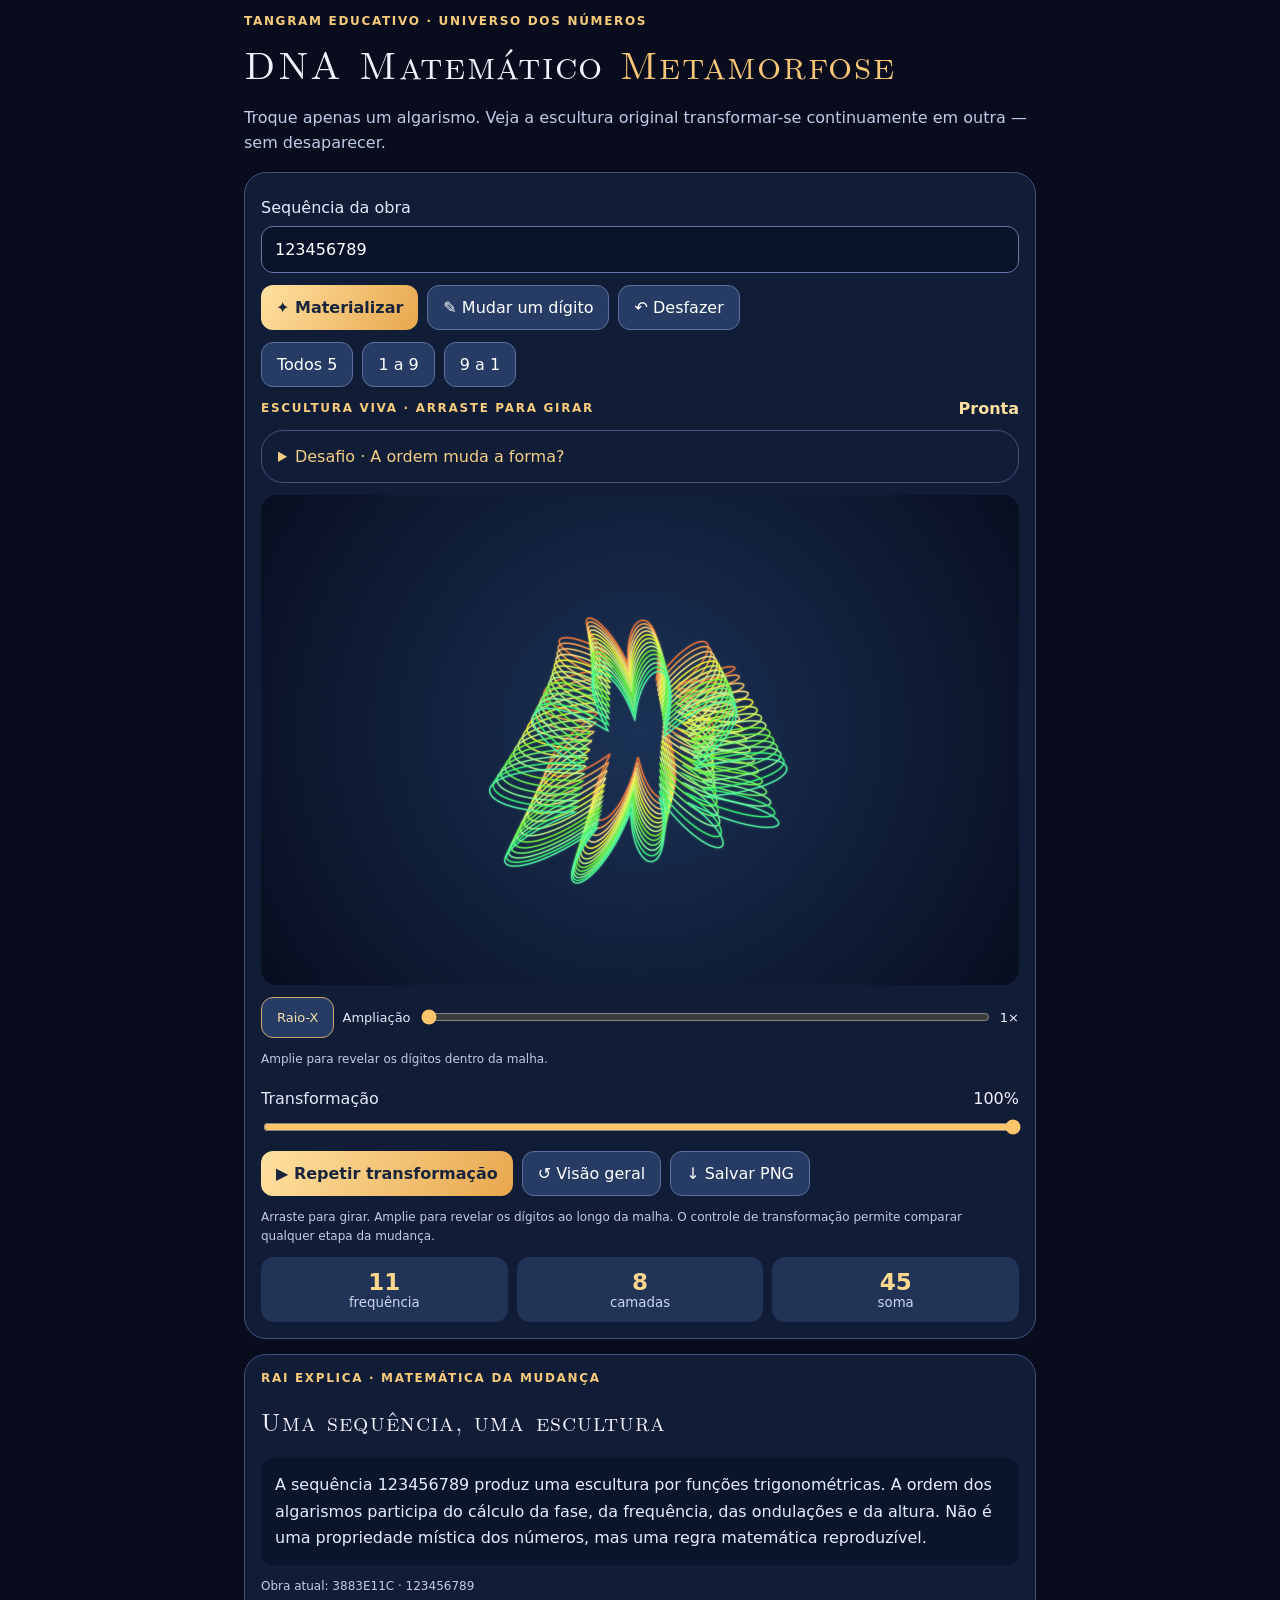
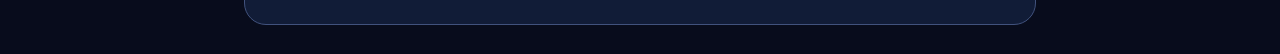
==== dna.html @ 25bbda4e "Publica Universo dos Números como PWA" ====
<!doctype html><html lang="pt-BR"><head><meta charset="utf-8"><meta name="viewport" content="width=device-width,initial-scale=1"><title>DNA Matemático — Metamorfose V8</title><style>*{box-sizing:border-box}body{margin:0;background:#080c1c;color:#f5f2ff;font:16px system-ui}main{max-width:820px;margin:auto;padding:14px}.tag{color:#f7cb7c;font-size:12px;letter-spacing:.14em;font-weight:800}h1{font-size:clamp(26px,6vw,38px);margin:9px 0}p{color:#bfcce9;line-height:1.55}.panel{background:#111c37;border:1px solid #41527d;border-radius:22px;padding:16px;margin:15px 0}label{display:block;margin:9px 0;color:#e5eafa}input[type=text]{width:100%;background:#081228;color:#fff;border:1px solid #6478a5;border-radius:12px;padding:13px;font:inherit}button{font:inherit;padding:12px 15px;border:1px solid #5b729e;border-radius:12px;background:#263c65;color:white;cursor:pointer}button:disabled{opacity:.45}.primary{background:linear-gradient(120deg,#ffe1a1,#e8a74d);color:#18243b;font-weight:800;border:0}.row{display:flex;flex-wrap:wrap;gap:9px;margin:12px 0}canvas{display:block;width:100%;height:min(72vw,490px);min-height:320px;border-radius:16px;touch-action:none;background:#081024}.stat{display:grid;grid-template-columns:repeat(3,1fr);gap:9px}.stat div{background:#213357;padding:12px 5px;text-align:center;border-radius:13px}.stat b{font-size:23px;color:#ffd88e}.stat small{display:block;color:#cbd7ef}.hint{font-size:13px}.line{display:flex;justify-content:space-between;gap:10px;align-items:center}input[type=range]{width:100%;accent-color:#ffc56d}.explain{background:#0a142b;padding:14px;border-radius:12px;line-height:1.65;color:#e5ecff}#status{color:#ffe0a0;font-weight:700}@media(max-width:550px){main{padding:9px}.panel{padding:13px}button{padding:11px}}.inspection{align-items:center;gap:8px;font-size:13px}.inspection select{color:#f4e8c9;background:#101b31;border:1px solid #526488;border-radius:8px;padding:7px}.inspection input{width:90px;flex:1;min-width:65px}.hint{font-size:12px}#xray[aria-pressed="true"]{border-color:#c9a86a;color:#f5dfaa}.challenge{margin:12px 0}.challenge summary{cursor:pointer;color:#f3ce84}.challenge fieldset{border:1px solid #344568;border-radius:8px;margin:10px 0}.challenge label{display:inline-block;margin-right:12px}.challenge p{font-size:13px}.challenge [hidden]{display:none}</style><link rel="stylesheet" href="titulos.css"></head><body><main><div class="tag">TANGRAM EDUCATIVO · UNIVERSO DOS NÚMEROS</div><h1>DNA Matemático <span style="color:#f7c677">Metamorfose</span></h1><p>Troque apenas um algarismo. Veja a escultura original transformar-se continuamente em outra — sem desaparecer.</p><section class="panel"><label for="seed">Sequência da obra</label><input id="seed" type="text" inputmode="numeric" value="123456789"><div class="row"><button class="primary" id="create">✦ Materializar</button><button id="change">✎ Mudar um dígito</button><button id="reverse">↶ Desfazer</button></div><div class="row"><button data-seed="55555555555555">Todos 5</button><button data-seed="123456789">1 a 9</button><button data-seed="987654321">9 a 1</button></div><div class="line"><span class="tag">ESCULTURA VIVA · ARRASTE PARA GIRAR</span><span id="status">Pronta</span></div><details class="panel challenge">
<summary>Desafio · A ordem muda a forma?</summary>
<p>Compare <b>314159265</b> e <b>562951413</b>. Os algarismos são os mesmos, em ordem inversa.</p>
<fieldset><legend>Qual é a sua previsão para a escultura?</legend>
<label><input type="radio" name="prediction" value="same"> Fica igual</label>
<label><input type="radio" name="prediction" value="different"> Muda</label>
</fieldset>
<div class="row"><button id="challenge-run" type="button" disabled>Testar previsão</button><button id="challenge-before" type="button" hidden>Ver original</button><button id="challenge-after" type="button" hidden>Ver invertida</button></div>
<p id="challenge-result" role="status"></p>
</details>
<canvas id="scene" aria-label="Escultura matemática interativa"></canvas>
<div class="row inspection"><button id="xray" type="button" aria-pressed="true">Raio-X</button><label for="zoom">Ampliação</label><input id="zoom" type="range" min="1" max="7" step=".25" value="1"><output id="zoomValue">1×</output></div><p id="inspectionDetail" class="hint" aria-live="polite"></p><div class="line"><label for="morph">Transformação</label><output id="percent">100%</output></div><input type="range" id="morph" min="0" max="100" value="100"><div class="row"><button id="play" class="primary">▶ Repetir transformação</button><button id="reset">↺ Visão geral</button><button id="png">↓ Salvar PNG</button></div><p class="hint">Arraste para girar. Amplie para revelar os dígitos ao longo da malha. O controle de transformação permite comparar qualquer etapa da mudança.</p><div class="stat"><div><b id="lobes">—</b><small>frequência</small></div><div><b id="layers">—</b><small>camadas</small></div><div><b id="sum">—</b><small>soma</small></div></div></section><section class="panel"><div class="tag">RAI EXPLICA · MATEMÁTICA DA MUDANÇA</div><h2 id="heading">A forma tem uma regra</h2><div class="explain" id="explain">Cada dígito contribui para a geometria. Observe o que muda ao alterar somente um deles.</div><p class="hint" id="ids"></p></section></main><script src="dna-model.js"></script><script>(()=>{'use strict';const $=id=>document.getElementById(id),cv=$('scene'),ctx=cv.getContext('2d'),TAU=Math.PI*2;let zoom=1,xray=true,probe=null,visibleDigits=[];let forming=false,changed=-1;const reducedMotion=matchMedia("(prefers-reduced-motion: reduce)");let old=null,now=null,t=1,raf=0,rot=.35,tilt=.6,down=null;const clamp=(v,a,b)=>Math.max(a,Math.min(b,v));function mix(a,b,t){return{x:a.x+(b.x-a.x)*t,y:a.y+(b.y-a.y)*t,z:a.z+(b.z-a.z)*t}}function proj(p,w,h,scale=zoom){let x=p.x*Math.cos(rot)-p.y*Math.sin(rot),y=p.x*Math.sin(rot)+p.y*Math.cos(rot),yy=y*Math.cos(tilt)-p.z*Math.sin(tilt),zz=y*Math.sin(tilt)+p.z*Math.cos(tilt);const k=Math.min(w,h)*.32*scale/(1+zz*.12);return{x:w/2+x*k,y:h/2-yy*k,depth:zz}}function draw(){if(!now)return;const w=cv.clientWidth,h=cv.clientHeight;if(!w||!h)return;ctx.clearRect(0,0,w,h);let bg=ctx.createRadialGradient(w*.5,h*.48,2,w*.5,h*.48,w*.65);bg.addColorStop(0,'#1b3256');bg.addColorStop(1,'#070b1c');ctx.fillStyle=bg;ctx.fillRect(0,0,w,h);const a=old||now,b=now,N=14;
visibleDigits=[];
const sample=(layer,u)=>proj(mix(point(a,layer,u),point(b,layer,u),t),w,h);
for(let l=0;l<N;l++){const reveal=forming&&!old?clamp(t*1.6-l/N*.6,0,1):1;ctx.globalAlpha=reveal;let s=l/(N-1);ctx.beginPath();for(let j=0;j<=540;j++){const u=TAU*j/540,p=sample(s,u);j?ctx.lineTo(p.x,p.y):ctx.moveTo(p.x,p.y)}const hue=(a.h%360)*(1-t)+(b.h%360)*t+l*10;ctx.strokeStyle=`hsla(${hue},95%,${59+l%4*6}%,.83)`;ctx.lineWidth=1.5;ctx.shadowColor=`hsla(${hue},95%,70%,.5)`;ctx.shadowBlur=4;ctx.stroke();ctx.shadowBlur=0}ctx.globalAlpha=1;if(forming)drawDigits(w,h);if(xray&&zoom>=2.5&&!forming){
  const digits=(t<.5?a:b).ds;
  const count=Math.max(24,digits.length);
  const points=[];
  for(let layer=0;layer<7;layer++){
    for(let i=0;i<count;i++){
      const u=TAU*(i+layer*.37)/count;
      const p=sample((layer*2)/13,u);
      if(p.x<10||p.y<10||p.x>w-10||p.y>h-10)continue;
      points.push({...p,u,index:(layer*count+i)%digits.length,value:digits[(layer*count+i)%digits.length]});
    }
  }
  ctx.save();
  ctx.textAlign='center';
  ctx.textBaseline='middle';
  for(const p of points.sort((a,b)=>a.depth-b.depth)){
    if(visibleDigits.some(other=>Math.hypot(p.x-other.x,p.y-other.y)<19))continue;
    visibleDigits.push(p);
  }
  for(const p of visibleDigits.reverse()){
    const near=clamp(.55-p.depth*.27,.25,1);
    ctx.globalAlpha=near*clamp((zoom-2.4)/1.3,.15,1);
    ctx.fillStyle=p.index%2?'#dbe6f3':'#f6d78e';
    ctx.font='600 '+Math.round(9+near*5)+'px monospace';
    ctx.fillText(p.value,p.x,p.y);
  }
  ctx.restore();
}}
function refreshInspection(){
  $('xray').setAttribute('aria-pressed',String(xray));
  $('zoomValue').textContent=zoom.toLocaleString('pt-BR')+'×';
  $('inspectionDetail').textContent=probe
    ? 'Dígito '+probe.value+' · posição '+(probe.index+1)+' da sequência · parâmetro '+Math.round(probe.u*360/TAU)+'°'
    : xray&&zoom>=2.5?'Toque em um dígito para ver sua posição e o ângulo do filamento.':xray?'Amplie para revelar os dígitos dentro da malha.':'Raio-X desativado.';
}
$('xray').onclick=()=>{xray=!xray;probe=null;refreshInspection();draw();saveDNA()};
$('zoom').oninput=()=>{zoom=+$('zoom').value;probe=null;refreshInspection();draw();saveDNA()};
const particles=Array.from({length:66},(_,digit)=>({
  delay:Math.random()*.68,angle:Math.random()*TAU,spin:2.8+Math.random()*5,
  depth:Math.random()**1.55,digit,side:Math.random()*2-1
})).sort((a,b)=>a.depth-b.depth);
function drawDigits(w,h){
  ctx.save();
  ctx.textAlign='center';
  ctx.textBaseline='middle';
  for(const {delay,angle,spin,depth,digit,side} of particles){
    const age=(t-delay)/(1-delay)*1.14;
    if(age<=0||age>=1)continue;
    const turn=angle+age*spin;
    const radius=(1-age)**1.18;
    const x=w/2+Math.cos(turn)*radius*w*.67;
    const y=h/2+Math.sin(turn)*radius*h*.62+side*radius*19;
    const index=digit%now.ds.length;
    const highlight=index===changed;
    const size=6+depth*12+(highlight?2:0);
    ctx.font=(highlight?'700 ':'500 ')+Math.round(size)+'px monospace';
    ctx.globalAlpha=Math.min(1,age*9,(1-age)*4)*(.08+depth*.34);
    ctx.fillStyle=highlight||side>0?'#ffe096':'#dbe6f3';
    ctx.strokeStyle=ctx.fillStyle;
    ctx.beginPath();
    ctx.moveTo(x+Math.cos(turn-.3)*size*.42,y+Math.sin(turn-.3)*size*.42);
    ctx.lineTo(x,y);
    ctx.stroke();
    ctx.fillText(now.ds[index],x,y);
  }
  ctx.restore();
}
function update(){if(!now)return;$('lobes').textContent=now.freq;$('layers').textContent=now.layers;$('sum').textContent=now.sum;$('ids').textContent=`Obra atual: ${now.h.toString(16).toUpperCase().padStart(8,'0')} · ${now.raw}`;$('heading').textContent=old?'Dois códigos, duas geometrias':'Uma sequência, uma escultura';$('explain').textContent=old?`A obra anterior (${old.raw}) tinha frequência ${old.freq} e ${old.layers} camadas. A nova (${now.raw}) tem frequência ${now.freq} e ${now.layers} camadas. O programa interpola as coordenadas 3D correspondentes entre as duas obras. A mudança é contínua, mesmo quando as quantidades de lóbulos diferem. Esta é uma regra de arte generativa criada para o laboratório.`:`A sequência ${now.raw} produz uma escultura por funções trigonométricas. A ordem dos algarismos participa do cálculo da fase, da frequência, das ondulações e da altura. Não é uma propriedade mística dos números, mas uma regra matemática reproduzível.`;refreshInspection();draw()}function setT(v){t=clamp(v,0,1);$('morph').value=Math.round(t*100);$('percent').textContent=Math.round(t*100)+'%';draw()}function animate(){
  cancelAnimationFrame(raf);
  if(reducedMotion.matches){forming=false;setT(1);$('status').textContent='Concluído';saveDNA();return}
  forming=true;
  setT(0);
  let start=null;
  function tick(ts){
    if(start===null)start=ts;
    const progress=clamp((ts-start)/4500,0,1);
    forming=progress<1;
    setT(progress*progress*(3-2*progress));
    $('status').textContent=forming?'Materializando…':'Concluído';
    if(forming)raf=requestAnimationFrame(tick);
    else saveDNA();
  }
  raf=requestAnimationFrame(tick);
}
function saveDNA(){try{localStorage.setItem('rai-dna-v8',JSON.stringify({now:now?.raw,old:old?.raw,t,rot,tilt,zoom,xray,seed:$('seed').value}))}catch{}}function create(raw,withMotion=true){try{const m=model(raw);if(now&&m.raw===now.raw){if(withMotion)animate();return}old=now;now=m;const differences=old?.ds.length===now.ds.length?now.ds.map((n,i)=>n!==old.ds[i]?i:-1).filter(i=>i>=0):[];changed=differences.length===1?differences[0]:-1;probe=null;update();if(withMotion)animate();else setT(1)}catch(e){$('status').textContent='Entrada inválida';$('explain').textContent=e.message}}$('create').onclick=()=>create($('seed').value);$('change').onclick=()=>{if(!now)return;let ds=now.ds.slice(),i=Math.floor(ds.length/2);ds[i]=(ds[i]+1)%10;$('seed').value=ds.join('');create($('seed').value)};$('reverse').onclick=()=>{if(!old)return;cancelAnimationFrame(raf);let temp=now;now=old;old=temp;$('seed').value=now.raw;update();animate()};document.querySelectorAll('[data-seed]').forEach(b=>b.onclick=()=>{$('seed').value=b.dataset.seed;create(b.dataset.seed)});$('seed').onkeydown=e=>{if(e.key==='Enter')create($('seed').value)};$('morph').oninput=e=>{cancelAnimationFrame(raf);forming=false;setT(+e.target.value/100);$('status').textContent='Exploração manual'};$('play').onclick=()=>{if(now)animate()};$('reset').onclick=()=>{rot=.35;tilt=.6;probe=null;zoom=1;$('zoom').value=1;refreshInspection();draw();saveDNA()};$('png').onclick=()=>{let a=document.createElement('a');a.download='dna-matematico-metamorfose.png';a.href=cv.toDataURL('image/png');a.click()};function pos(e){const r=cv.getBoundingClientRect();return{x:e.clientX-r.left,y:e.clientY-r.top}}cv.addEventListener('pointerdown',e=>{down={...pos(e),rot,tilt,moved:false};cv.setPointerCapture(e.pointerId)});cv.addEventListener('pointermove',e=>{if(!down)return;let p=pos(e),dx=p.x-down.x,dy=p.y-down.y;if(Math.hypot(dx,dy)>8)down.moved=true;if(down.moved){rot=down.rot+dx*.008;tilt=clamp(down.tilt+dy*.008,-1.4,1.4);draw()}});cv.addEventListener('pointerup',e=>{if(!down)return;if(!down.moved){const p=pos(e);probe=visibleDigits.reduce((best,digit)=>Math.hypot(p.x-digit.x,p.y-digit.y)<(best?Math.hypot(p.x-best.x,p.y-best.y):24)?digit:best,null);refreshInspection()}down=null;saveDNA()});new ResizeObserver(()=>{let r=cv.getBoundingClientRect(),d=Math.min(Math.max(devicePixelRatio||1,2),3);cv.width=Math.round(r.width*d);cv.height=Math.round(r.height*d);ctx.setTransform(d,0,0,d,0,0);draw()}).observe(cv);try{const state=JSON.parse(localStorage.getItem('rai-dna-v8'));if(state?.now){now=model(state.now);old=state.old?model(state.old):null;rot=state.rot;tilt=state.tilt;xray=state.xray!==false;zoom=clamp(Number(state.zoom)||1,1,7);$('zoom').value=zoom;$('seed').value=state.seed;update();setT(state.t)}else create($('seed').value,false)}catch{create($('seed').value,false)}document.addEventListener('input',saveDNA);document.addEventListener('click',saveDNA);document.addEventListener('keyup',saveDNA);window.addEventListener('pagehide',saveDNA);
const original='314159265';
const inverted=[...original].reverse().join('');
const prediction=()=>document.querySelector('[name="prediction"]:checked')?.value;
document.querySelectorAll('[name="prediction"]').forEach(option=>{
  option.onchange=()=>{$('challenge-run').disabled=false;};
});
function showChallengeShape(progress){
  cancelAnimationFrame(raf);
  forming=false;
  old=model(original);
  now=model(inverted);
  probe=null;
  $('seed').value=now.raw;
  setT(progress);
  update();
  $('status').textContent=progress===0?'Original':'Invertida';
  saveDNA();
}
$('challenge-run').onclick=()=>{
  const answer=prediction();
  if(!answer)return;
  showChallengeShape(0);
  animate();
  $('challenge-before').hidden=false;
  $('challenge-after').hidden=false;
  const originalSum=old.sum;
  const invertedSum=now.sum;
  $('challenge-result').textContent=(answer==='different'?'Você previu que a forma mudaria. ':'Você previu que a forma ficaria igual. ')+
    'Compare as duas esculturas. A soma continua '+originalSum+' → '+invertedSum+
    ', e a ordem altera os parâmetros da forma. Use o Raio-X para investigar os algarismos.';
};
$('challenge-before').onclick=()=>showChallengeShape(0);
$('challenge-after').onclick=()=>showChallengeShape(1);
window.addEventListener('rai:seed',event=>{$('seed').value=event.detail;create(event.detail);saveDNA()})})();</script></body></html>
---- titulos.css ----
@font-face {
  font-family: "Latin Modern Roman Caps";
  src: url("fonts/lmromancaps10-regular.otf") format("opentype");
  font-style: normal;
  font-weight: 400;
  font-display: swap;
}

main h1, main h2 {
  font-family: "Latin Modern Roman Caps", Georgia, serif;
  font-weight: 400;
  letter-spacing: .045em;
}
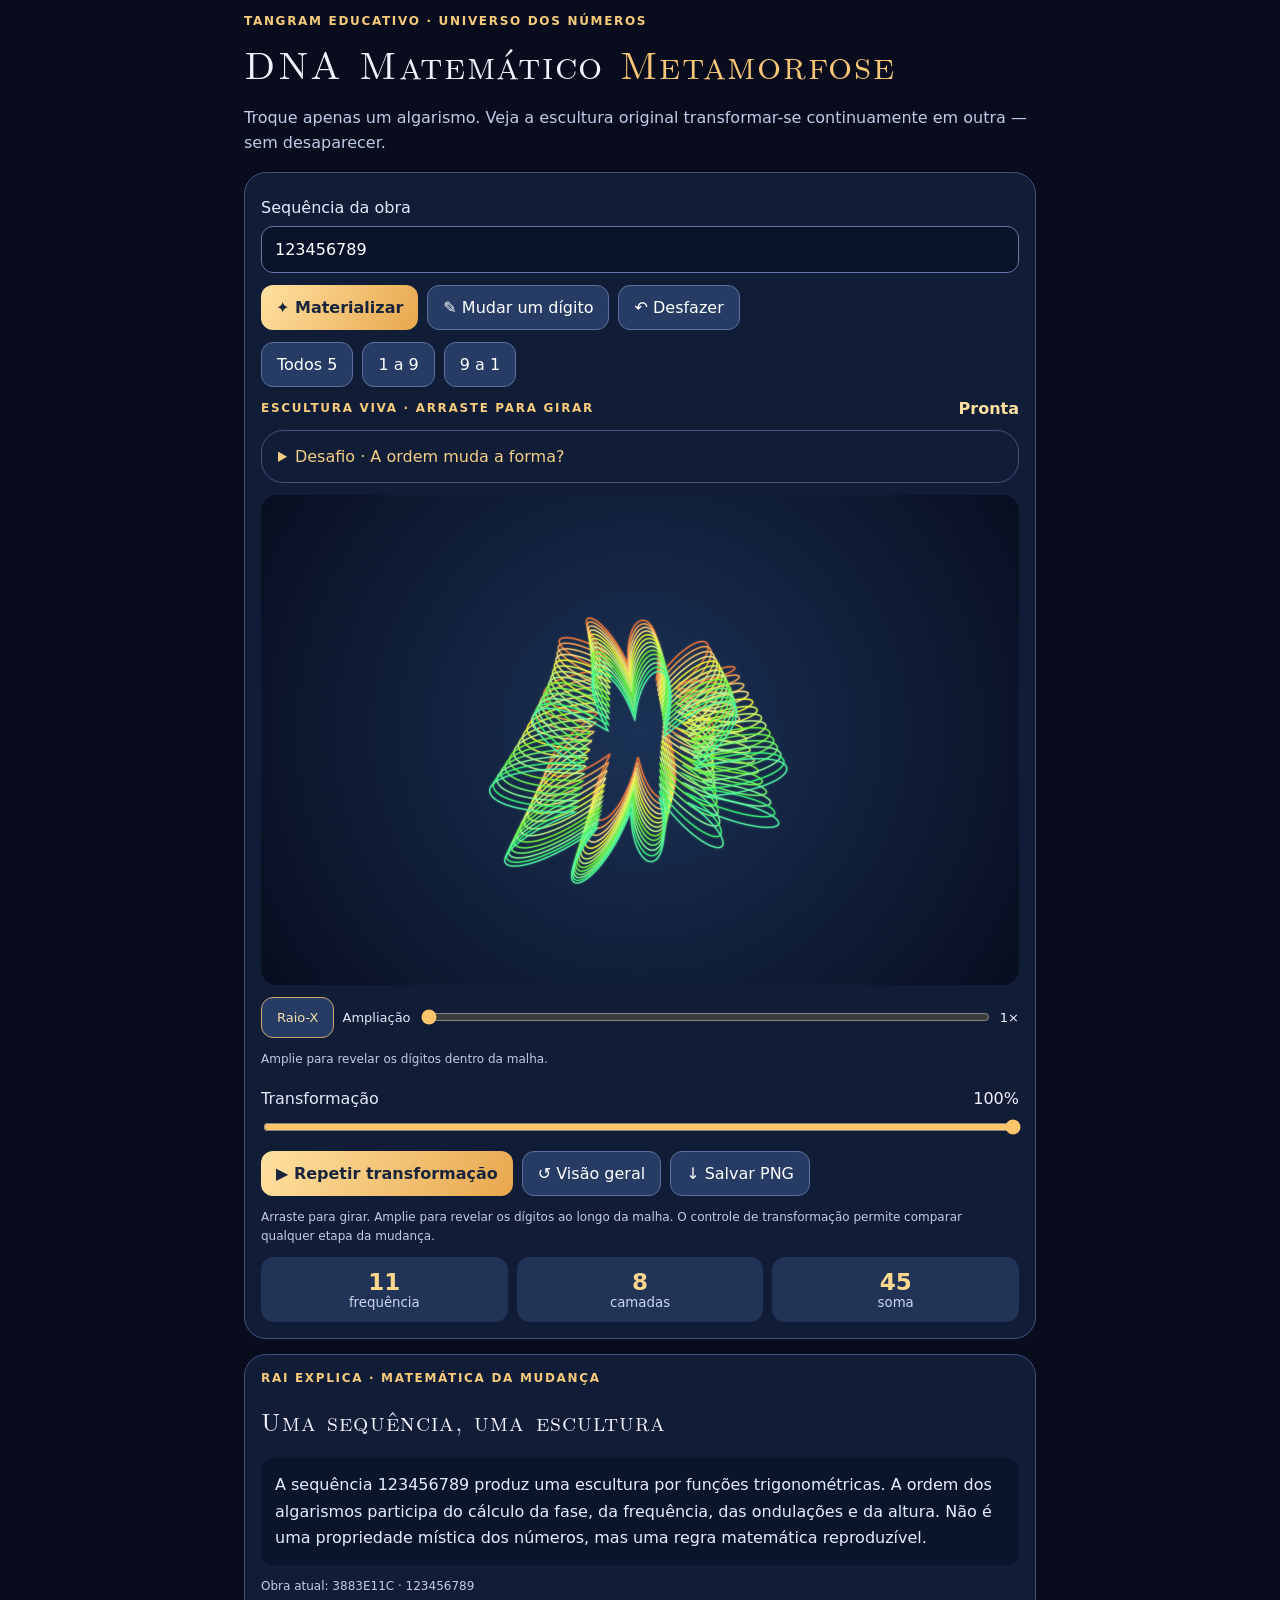
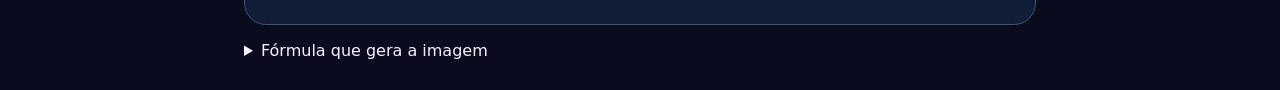
==== commit f5c336fc: "Explica as fórmulas do DNA, das superfícies e dos gráficos" ====
--- a/dna.html
+++ b/dna.html
@@ -9,7 +9,7 @@
 <p id="challenge-result" role="status"></p>
 </details>
 <canvas id="scene" aria-label="Escultura matemática interativa"></canvas>
-<div class="row inspection"><button id="xray" type="button" aria-pressed="true">Raio-X</button><label for="zoom">Ampliação</label><input id="zoom" type="range" min="1" max="7" step=".25" value="1"><output id="zoomValue">1×</output></div><p id="inspectionDetail" class="hint" aria-live="polite"></p><div class="line"><label for="morph">Transformação</label><output id="percent">100%</output></div><input type="range" id="morph" min="0" max="100" value="100"><div class="row"><button id="play" class="primary">▶ Repetir transformação</button><button id="reset">↺ Visão geral</button><button id="png">↓ Salvar PNG</button></div><p class="hint">Arraste para girar. Amplie para revelar os dígitos ao longo da malha. O controle de transformação permite comparar qualquer etapa da mudança.</p><div class="stat"><div><b id="lobes">—</b><small>frequência</small></div><div><b id="layers">—</b><small>camadas</small></div><div><b id="sum">—</b><small>soma</small></div></div></section><section class="panel"><div class="tag">RAI EXPLICA · MATEMÁTICA DA MUDANÇA</div><h2 id="heading">A forma tem uma regra</h2><div class="explain" id="explain">Cada dígito contribui para a geometria. Observe o que muda ao alterar somente um deles.</div><p class="hint" id="ids"></p></section></main><script src="dna-model.js"></script><script>(()=>{'use strict';const $=id=>document.getElementById(id),cv=$('scene'),ctx=cv.getContext('2d'),TAU=Math.PI*2;let zoom=1,xray=true,probe=null,visibleDigits=[];let forming=false,changed=-1;const reducedMotion=matchMedia("(prefers-reduced-motion: reduce)");let old=null,now=null,t=1,raf=0,rot=.35,tilt=.6,down=null;const clamp=(v,a,b)=>Math.max(a,Math.min(b,v));function mix(a,b,t){return{x:a.x+(b.x-a.x)*t,y:a.y+(b.y-a.y)*t,z:a.z+(b.z-a.z)*t}}function proj(p,w,h,scale=zoom){let x=p.x*Math.cos(rot)-p.y*Math.sin(rot),y=p.x*Math.sin(rot)+p.y*Math.cos(rot),yy=y*Math.cos(tilt)-p.z*Math.sin(tilt),zz=y*Math.sin(tilt)+p.z*Math.cos(tilt);const k=Math.min(w,h)*.32*scale/(1+zz*.12);return{x:w/2+x*k,y:h/2-yy*k,depth:zz}}function draw(){if(!now)return;const w=cv.clientWidth,h=cv.clientHeight;if(!w||!h)return;ctx.clearRect(0,0,w,h);let bg=ctx.createRadialGradient(w*.5,h*.48,2,w*.5,h*.48,w*.65);bg.addColorStop(0,'#1b3256');bg.addColorStop(1,'#070b1c');ctx.fillStyle=bg;ctx.fillRect(0,0,w,h);const a=old||now,b=now,N=14;
+<div class="row inspection"><button id="xray" type="button" aria-pressed="true">Raio-X</button><label for="zoom">Ampliação</label><input id="zoom" type="range" min="1" max="7" step=".25" value="1"><output id="zoomValue">1×</output></div><p id="inspectionDetail" class="hint" aria-live="polite"></p><div class="line"><label for="morph">Transformação</label><output id="percent">100%</output></div><input type="range" id="morph" min="0" max="100" value="100"><div class="row"><button id="play" class="primary">▶ Repetir transformação</button><button id="reset">↺ Visão geral</button><button id="png">↓ Salvar PNG</button></div><p class="hint">Arraste para girar. Amplie para revelar os dígitos ao longo da malha. O controle de transformação permite comparar qualquer etapa da mudança.</p><div class="stat"><div><b id="lobes">—</b><small>frequência</small></div><div><b id="layers">—</b><small>camadas</small></div><div><b id="sum">—</b><small>soma</small></div></div></section><section class="panel"><div class="tag">RAI EXPLICA · MATEMÁTICA DA MUDANÇA</div><h2 id="heading">A forma tem uma regra</h2><div class="explain" id="explain">Cada dígito contribui para a geometria. Observe o que muda ao alterar somente um deles.</div><p class="hint" id="ids"></p></section><details style="margin:1rem 0"><summary>Fórmula que gera a imagem</summary><p id="dna-calculation"></p><p>Multiplique cada dígito pela sua posição e some os produtos para obter S. O símbolo mod indica o resto da divisão.</p><p>Para cada ponto, u é o ângulo em radianos e s vai de 0 a 1 entre as camadas. Sendo ℓ = s(L − 1), o app calcula:</p><ul><li>B = 0,43 + 0,57 |cos(fu/2 + φ + ℓτ)|<sup>1,2</sup></li><li>r = (0,65 + 0,035ℓ) B [1 + 0,17 sen(wu + 0,28ℓ + φ)]</li><li>x = r cos(u), y = e r sen(u), z = 0,115(s − 0,5)L + H sen(wu + 0,24ℓ)</li></ul><p id="dna-parameters"></p><p>O Raio-X distribui os dígitos sobre os filamentos para ajudar na exploração.</p></details></main><script src="dna-model.js"></script><script>(()=>{'use strict';const $=id=>document.getElementById(id),cv=$('scene'),ctx=cv.getContext('2d'),TAU=Math.PI*2;let zoom=1,xray=true,probe=null,visibleDigits=[];let forming=false,changed=-1;const reducedMotion=matchMedia("(prefers-reduced-motion: reduce)");let old=null,now=null,t=1,raf=0,rot=.35,tilt=.6,down=null;const clamp=(v,a,b)=>Math.max(a,Math.min(b,v));function mix(a,b,t){return{x:a.x+(b.x-a.x)*t,y:a.y+(b.y-a.y)*t,z:a.z+(b.z-a.z)*t}}function proj(p,w,h,scale=zoom){let x=p.x*Math.cos(rot)-p.y*Math.sin(rot),y=p.x*Math.sin(rot)+p.y*Math.cos(rot),yy=y*Math.cos(tilt)-p.z*Math.sin(tilt),zz=y*Math.sin(tilt)+p.z*Math.cos(tilt);const k=Math.min(w,h)*.32*scale/(1+zz*.12);return{x:w/2+x*k,y:h/2-yy*k,depth:zz}}function draw(){if(!now)return;const w=cv.clientWidth,h=cv.clientHeight;if(!w||!h)return;ctx.clearRect(0,0,w,h);let bg=ctx.createRadialGradient(w*.5,h*.48,2,w*.5,h*.48,w*.65);bg.addColorStop(0,'#1b3256');bg.addColorStop(1,'#070b1c');ctx.fillStyle=bg;ctx.fillRect(0,0,w,h);const a=old||now,b=now,N=14;
 visibleDigits=[];
 const sample=(layer,u)=>proj(mix(point(a,layer,u),point(b,layer,u),t),w,h);
 for(let l=0;l<N;l++){const reveal=forming&&!old?clamp(t*1.6-l/N*.6,0,1):1;ctx.globalAlpha=reveal;let s=l/(N-1);ctx.beginPath();for(let j=0;j<=540;j++){const u=TAU*j/540,p=sample(s,u);j?ctx.lineTo(p.x,p.y):ctx.moveTo(p.x,p.y)}const hue=(a.h%360)*(1-t)+(b.h%360)*t+l*10;ctx.strokeStyle=`hsla(${hue},95%,${59+l%4*6}%,.83)`;ctx.lineWidth=1.5;ctx.shadowColor=`hsla(${hue},95%,70%,.5)`;ctx.shadowBlur=4;ctx.stroke();ctx.shadowBlur=0}ctx.globalAlpha=1;if(forming)drawDigits(w,h);if(xray&&zoom>=2.5&&!forming){
@@ -41,6 +41,10 @@
   ctx.restore();
 }}
 function refreshInspection(){
+  const m=t<.5&&old?old:now;
+  const format=n=>n.toLocaleString('pt-BR',{maximumFractionDigits:4});
+  $('dna-calculation').textContent='Sequência '+m.ds.join('')+' · Soma comum = '+m.sum+' · Soma ponderada S = '+m.weighted+' · Dobras f = 3 + (('+m.weighted+' + 3 × '+m.ds[0]+') mod 10) = '+m.freq+'.';
+  $('dna-parameters').textContent='Parâmetros do modelo · L = '+m.layers+' · φ = '+format(m.phase)+' · τ = '+format(m.twist)+' · w = '+m.wave+' · H = '+format(m.height)+' · e = '+format(m.ellipse)+'.';
   $('xray').setAttribute('aria-pressed',String(xray));
   $('zoomValue').textContent=zoom.toLocaleString('pt-BR')+'×';
   $('inspectionDetail').textContent=probe
@@ -79,7 +83,7 @@
   }
   ctx.restore();
 }
-function update(){if(!now)return;$('lobes').textContent=now.freq;$('layers').textContent=now.layers;$('sum').textContent=now.sum;$('ids').textContent=`Obra atual: ${now.h.toString(16).toUpperCase().padStart(8,'0')} · ${now.raw}`;$('heading').textContent=old?'Dois códigos, duas geometrias':'Uma sequência, uma escultura';$('explain').textContent=old?`A obra anterior (${old.raw}) tinha frequência ${old.freq} e ${old.layers} camadas. A nova (${now.raw}) tem frequência ${now.freq} e ${now.layers} camadas. O programa interpola as coordenadas 3D correspondentes entre as duas obras. A mudança é contínua, mesmo quando as quantidades de lóbulos diferem. Esta é uma regra de arte generativa criada para o laboratório.`:`A sequência ${now.raw} produz uma escultura por funções trigonométricas. A ordem dos algarismos participa do cálculo da fase, da frequência, das ondulações e da altura. Não é uma propriedade mística dos números, mas uma regra matemática reproduzível.`;refreshInspection();draw()}function setT(v){t=clamp(v,0,1);$('morph').value=Math.round(t*100);$('percent').textContent=Math.round(t*100)+'%';draw()}function animate(){
+function update(){if(!now)return;$('lobes').textContent=now.freq;$('layers').textContent=now.layers;$('sum').textContent=now.sum;$('ids').textContent=`Obra atual: ${now.h.toString(16).toUpperCase().padStart(8,'0')} · ${now.raw}`;$('heading').textContent=old?'Dois códigos, duas geometrias':'Uma sequência, uma escultura';$('explain').textContent=old?`A obra anterior (${old.raw}) tinha frequência ${old.freq} e ${old.layers} camadas. A nova (${now.raw}) tem frequência ${now.freq} e ${now.layers} camadas. O programa interpola as coordenadas 3D correspondentes entre as duas obras. A mudança é contínua, mesmo quando as quantidades de lóbulos diferem. Esta é uma regra de arte generativa criada para o laboratório.`:`A sequência ${now.raw} produz uma escultura por funções trigonométricas. A ordem dos algarismos participa do cálculo da fase, da frequência, das ondulações e da altura. Não é uma propriedade mística dos números, mas uma regra matemática reproduzível.`;refreshInspection();draw()}function setT(v){t=clamp(v,0,1);$('morph').value=Math.round(t*100);$('percent').textContent=Math.round(t*100)+'%';refreshInspection();draw()}function animate(){
   cancelAnimationFrame(raf);
   if(reducedMotion.matches){forming=false;setT(1);$('status').textContent='Concluído';saveDNA();return}
   forming=true;
@@ -125,8 +129,8 @@
   const originalSum=old.sum;
   const invertedSum=now.sum;
   $('challenge-result').textContent=(answer==='different'?'Você previu que a forma mudaria. ':'Você previu que a forma ficaria igual. ')+
-    'Compare as duas esculturas. A soma continua '+originalSum+' → '+invertedSum+
-    ', e a ordem altera os parâmetros da forma. Use o Raio-X para investigar os algarismos.';
+    'Compare as duas esculturas. A soma continua '+originalSum+' → '+invertedSum+' · Soma ponderada: '+old.weighted+' → '+now.weighted+' · Dobras: '+old.freq+' → '+now.freq+
+    '. A ordem altera os parâmetros da forma. Use o Raio-X para investigar os algarismos.';
 };
 $('challenge-before').onclick=()=>showChallengeShape(0);
 $('challenge-after').onclick=()=>showChallengeShape(1);
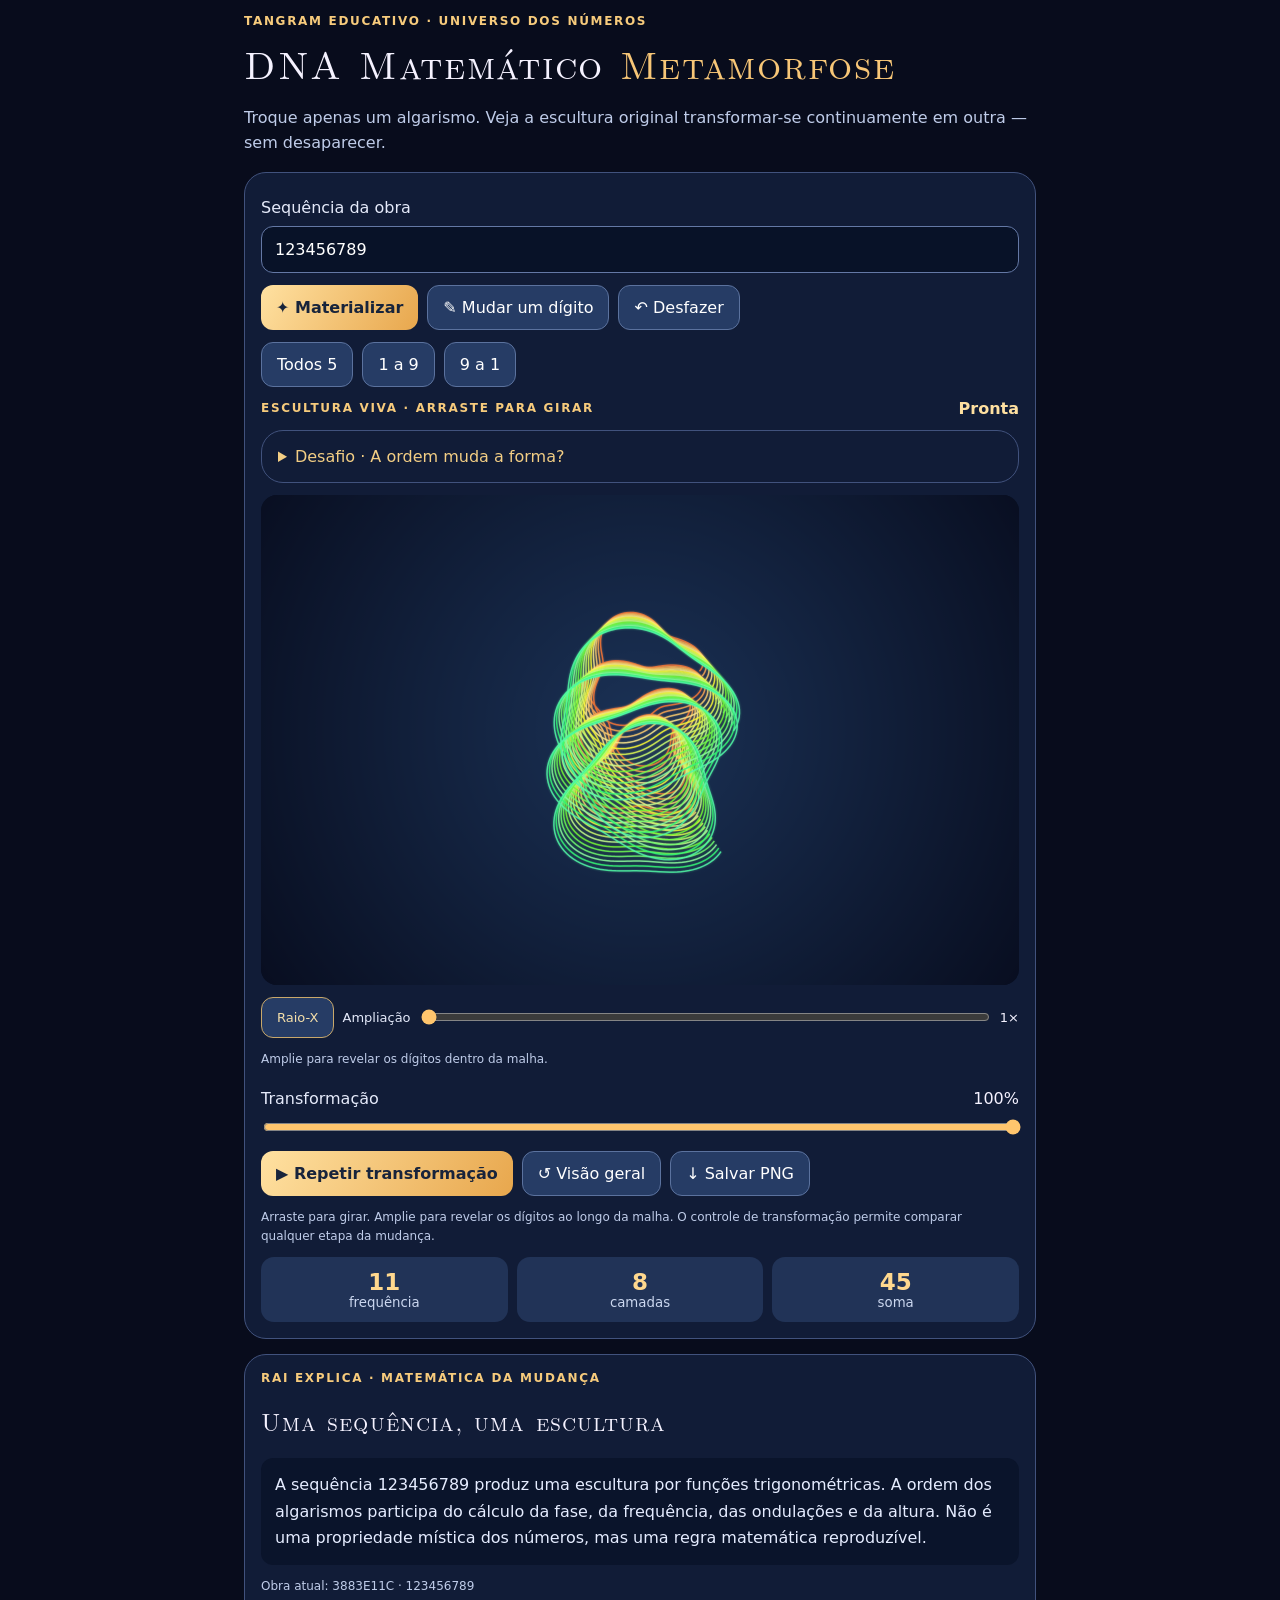
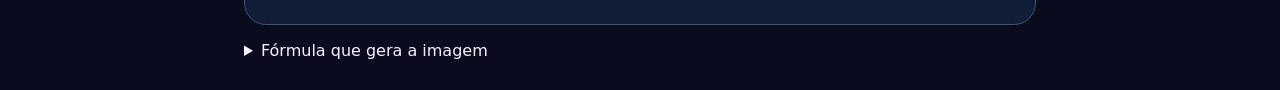
==== commit 9fad22f5: "Diversifica as famílias de esculturas do DNA Matemático" ====
--- a/dna.html
+++ b/dna.html
@@ -1,4 +1,4 @@
-<!doctype html><html lang="pt-BR"><head><meta charset="utf-8"><meta name="viewport" content="width=device-width,initial-scale=1"><title>DNA Matemático — Metamorfose V8</title><style>*{box-sizing:border-box}body{margin:0;background:#080c1c;color:#f5f2ff;font:16px system-ui}main{max-width:820px;margin:auto;padding:14px}.tag{color:#f7cb7c;font-size:12px;letter-spacing:.14em;font-weight:800}h1{font-size:clamp(26px,6vw,38px);margin:9px 0}p{color:#bfcce9;line-height:1.55}.panel{background:#111c37;border:1px solid #41527d;border-radius:22px;padding:16px;margin:15px 0}label{display:block;margin:9px 0;color:#e5eafa}input[type=text]{width:100%;background:#081228;color:#fff;border:1px solid #6478a5;border-radius:12px;padding:13px;font:inherit}button{font:inherit;padding:12px 15px;border:1px solid #5b729e;border-radius:12px;background:#263c65;color:white;cursor:pointer}button:disabled{opacity:.45}.primary{background:linear-gradient(120deg,#ffe1a1,#e8a74d);color:#18243b;font-weight:800;border:0}.row{display:flex;flex-wrap:wrap;gap:9px;margin:12px 0}canvas{display:block;width:100%;height:min(72vw,490px);min-height:320px;border-radius:16px;touch-action:none;background:#081024}.stat{display:grid;grid-template-columns:repeat(3,1fr);gap:9px}.stat div{background:#213357;padding:12px 5px;text-align:center;border-radius:13px}.stat b{font-size:23px;color:#ffd88e}.stat small{display:block;color:#cbd7ef}.hint{font-size:13px}.line{display:flex;justify-content:space-between;gap:10px;align-items:center}input[type=range]{width:100%;accent-color:#ffc56d}.explain{background:#0a142b;padding:14px;border-radius:12px;line-height:1.65;color:#e5ecff}#status{color:#ffe0a0;font-weight:700}@media(max-width:550px){main{padding:9px}.panel{padding:13px}button{padding:11px}}.inspection{align-items:center;gap:8px;font-size:13px}.inspection select{color:#f4e8c9;background:#101b31;border:1px solid #526488;border-radius:8px;padding:7px}.inspection input{width:90px;flex:1;min-width:65px}.hint{font-size:12px}#xray[aria-pressed="true"]{border-color:#c9a86a;color:#f5dfaa}.challenge{margin:12px 0}.challenge summary{cursor:pointer;color:#f3ce84}.challenge fieldset{border:1px solid #344568;border-radius:8px;margin:10px 0}.challenge label{display:inline-block;margin-right:12px}.challenge p{font-size:13px}.challenge [hidden]{display:none}</style><link rel="stylesheet" href="titulos.css"></head><body><main><div class="tag">TANGRAM EDUCATIVO · UNIVERSO DOS NÚMEROS</div><h1>DNA Matemático <span style="color:#f7c677">Metamorfose</span></h1><p>Troque apenas um algarismo. Veja a escultura original transformar-se continuamente em outra — sem desaparecer.</p><section class="panel"><label for="seed">Sequência da obra</label><input id="seed" type="text" inputmode="numeric" value="123456789"><div class="row"><button class="primary" id="create">✦ Materializar</button><button id="change">✎ Mudar um dígito</button><button id="reverse">↶ Desfazer</button></div><div class="row"><button data-seed="55555555555555">Todos 5</button><button data-seed="123456789">1 a 9</button><button data-seed="987654321">9 a 1</button></div><div class="line"><span class="tag">ESCULTURA VIVA · ARRASTE PARA GIRAR</span><span id="status">Pronta</span></div><details class="panel challenge">
+<!doctype html><html lang="pt-BR"><head><meta charset="utf-8"><meta name="viewport" content="width=device-width,initial-scale=1"><title>DNA Matemático — Metamorfose V8</title><style>*{box-sizing:border-box}body{margin:0;background:#080c1c;color:#f5f2ff;font:16px system-ui}main{max-width:820px;margin:auto;padding:14px}.tag{color:#f7cb7c;font-size:12px;letter-spacing:.14em;font-weight:800}h1{font-size:clamp(26px,6vw,38px);margin:9px 0}p{color:#bfcce9;line-height:1.55}.panel{background:#111c37;border:1px solid #41527d;border-radius:22px;padding:16px;margin:15px 0}label{display:block;margin:9px 0;color:#e5eafa}input[type=text]{width:100%;background:#081228;color:#fff;border:1px solid #6478a5;border-radius:12px;padding:13px;font:inherit}button{font:inherit;padding:12px 15px;border:1px solid #5b729e;border-radius:12px;background:#263c65;color:white;cursor:pointer}button:disabled{opacity:.45}.primary{background:linear-gradient(120deg,#ffe1a1,#e8a74d);color:#18243b;font-weight:800;border:0}.row{display:flex;flex-wrap:wrap;gap:9px;margin:12px 0}canvas{display:block;width:100%;height:min(72vw,490px);min-height:320px;border-radius:16px;touch-action:none;background:#081024}.stat{display:grid;grid-template-columns:repeat(3,1fr);gap:9px}.stat div{background:#213357;padding:12px 5px;text-align:center;border-radius:13px}.stat b{font-size:23px;color:#ffd88e}.stat small{display:block;color:#cbd7ef}.hint{font-size:13px}.line{display:flex;justify-content:space-between;gap:10px;align-items:center}input[type=range]{width:100%;accent-color:#ffc56d}.explain{background:#0a142b;padding:14px;border-radius:12px;line-height:1.65;color:#e5ecff}#status{color:#ffe0a0;font-weight:700}@media(max-width:550px){main{padding:9px}.panel{padding:13px}button{padding:11px}}.inspection{align-items:center;gap:8px;font-size:13px}.inspection select{color:#f4e8c9;background:#101b31;border:1px solid #526488;border-radius:8px;padding:7px}.inspection input{width:90px;flex:1;min-width:65px}.hint{font-size:12px}#xray[aria-pressed="true"]{border-color:#c9a86a;color:#f5dfaa}.challenge{margin:12px 0}.challenge summary{cursor:pointer;color:#f3ce84}.challenge fieldset{border:1px solid #344568;border-radius:8px;margin:10px 0}.challenge label{display:inline-block;margin-right:12px}.challenge p{font-size:13px}.challenge [hidden]{display:none}#stage{box-sizing:border-box;position:fixed;inset:0;width:100%;height:100%;max-width:none;max-height:none;margin:0;padding:12px;border:0;background:#080f21;color:#eef4ff}#stage[open]{display:flex;flex-direction:column;gap:8px}#stage canvas{order:-1;flex:1;min-height:0;width:100%;height:0}#stage-controls{display:flex;gap:8px;flex-wrap:wrap}#stage-value{flex:1;min-width:110px;width:auto;font-size:16px;color:#eef4ff;background:#15233e;padding:8px;border:1px solid #526488;border-radius:8px}</style><link rel="stylesheet" href="titulos.css"></head><body><main><div class="tag">TANGRAM EDUCATIVO · UNIVERSO DOS NÚMEROS</div><h1>DNA Matemático <span style="color:#f7c677">Metamorfose</span></h1><p>Troque apenas um algarismo. Veja a escultura original transformar-se continuamente em outra — sem desaparecer.</p><section class="panel"><label for="seed">Sequência da obra</label><input id="seed" type="text" inputmode="numeric" value="123456789"><div class="row"><button class="primary" id="create">✦ Materializar</button><button id="change">✎ Mudar um dígito</button><button id="reverse">↶ Desfazer</button></div><div class="row"><button data-seed="55555555555555">Todos 5</button><button data-seed="123456789">1 a 9</button><button data-seed="987654321">9 a 1</button></div><div class="line"><span class="tag">ESCULTURA VIVA · ARRASTE PARA GIRAR</span><span id="status">Pronta</span></div><details class="panel challenge">
 <summary>Desafio · A ordem muda a forma?</summary>
 <p>Compare <b>314159265</b> e <b>562951413</b>. Os algarismos são os mesmos, em ordem inversa.</p>
 <fieldset><legend>Qual é a sua previsão para a escultura?</legend>
@@ -8,8 +8,8 @@
 <div class="row"><button id="challenge-run" type="button" disabled>Testar previsão</button><button id="challenge-before" type="button" hidden>Ver original</button><button id="challenge-after" type="button" hidden>Ver invertida</button></div>
 <p id="challenge-result" role="status"></p>
 </details>
-<canvas id="scene" aria-label="Escultura matemática interativa"></canvas>
-<div class="row inspection"><button id="xray" type="button" aria-pressed="true">Raio-X</button><label for="zoom">Ampliação</label><input id="zoom" type="range" min="1" max="7" step=".25" value="1"><output id="zoomValue">1×</output></div><p id="inspectionDetail" class="hint" aria-live="polite"></p><div class="line"><label for="morph">Transformação</label><output id="percent">100%</output></div><input type="range" id="morph" min="0" max="100" value="100"><div class="row"><button id="play" class="primary">▶ Repetir transformação</button><button id="reset">↺ Visão geral</button><button id="png">↓ Salvar PNG</button></div><p class="hint">Arraste para girar. Amplie para revelar os dígitos ao longo da malha. O controle de transformação permite comparar qualquer etapa da mudança.</p><div class="stat"><div><b id="lobes">—</b><small>frequência</small></div><div><b id="layers">—</b><small>camadas</small></div><div><b id="sum">—</b><small>soma</small></div></div></section><section class="panel"><div class="tag">RAI EXPLICA · MATEMÁTICA DA MUDANÇA</div><h2 id="heading">A forma tem uma regra</h2><div class="explain" id="explain">Cada dígito contribui para a geometria. Observe o que muda ao alterar somente um deles.</div><p class="hint" id="ids"></p></section><details style="margin:1rem 0"><summary>Fórmula que gera a imagem</summary><p id="dna-calculation"></p><p>Multiplique cada dígito pela sua posição e some os produtos para obter S. O símbolo mod indica o resto da divisão.</p><p>Para cada ponto, u é o ângulo em radianos e s vai de 0 a 1 entre as camadas. Sendo ℓ = s(L − 1), o app calcula:</p><ul><li>B = 0,43 + 0,57 |cos(fu/2 + φ + ℓτ)|<sup>1,2</sup></li><li>r = (0,65 + 0,035ℓ) B [1 + 0,17 sen(wu + 0,28ℓ + φ)]</li><li>x = r cos(u), y = e r sen(u), z = 0,115(s − 0,5)L + H sen(wu + 0,24ℓ)</li></ul><p id="dna-parameters"></p><p>O Raio-X distribui os dígitos sobre os filamentos para ajudar na exploração.</p></details></main><script src="dna-model.js"></script><script>(()=>{'use strict';const $=id=>document.getElementById(id),cv=$('scene'),ctx=cv.getContext('2d'),TAU=Math.PI*2;let zoom=1,xray=true,probe=null,visibleDigits=[];let forming=false,changed=-1;const reducedMotion=matchMedia("(prefers-reduced-motion: reduce)");let old=null,now=null,t=1,raf=0,rot=.35,tilt=.6,down=null;const clamp=(v,a,b)=>Math.max(a,Math.min(b,v));function mix(a,b,t){return{x:a.x+(b.x-a.x)*t,y:a.y+(b.y-a.y)*t,z:a.z+(b.z-a.z)*t}}function proj(p,w,h,scale=zoom){let x=p.x*Math.cos(rot)-p.y*Math.sin(rot),y=p.x*Math.sin(rot)+p.y*Math.cos(rot),yy=y*Math.cos(tilt)-p.z*Math.sin(tilt),zz=y*Math.sin(tilt)+p.z*Math.cos(tilt);const k=Math.min(w,h)*.32*scale/(1+zz*.12);return{x:w/2+x*k,y:h/2-yy*k,depth:zz}}function draw(){if(!now)return;const w=cv.clientWidth,h=cv.clientHeight;if(!w||!h)return;ctx.clearRect(0,0,w,h);let bg=ctx.createRadialGradient(w*.5,h*.48,2,w*.5,h*.48,w*.65);bg.addColorStop(0,'#1b3256');bg.addColorStop(1,'#070b1c');ctx.fillStyle=bg;ctx.fillRect(0,0,w,h);const a=old||now,b=now,N=14;
+<div id="stage-home"><canvas id="scene" aria-label="Escultura matemática interativa"></canvas></div><dialog id="stage" aria-label="Materialização"><div id="stage-controls"><input id="stage-value" aria-label="Sequência"><button id="stage-run">Materializar</button><button id="stage-close">Fechar</button></div></dialog>
+<div class="row inspection"><button id="xray" type="button" aria-pressed="true">Raio-X</button><label for="zoom">Ampliação</label><input id="zoom" type="range" min="1" max="7" step=".25" value="1"><output id="zoomValue">1×</output></div><p id="inspectionDetail" class="hint" aria-live="polite"></p><div class="line"><label for="morph">Transformação</label><output id="percent">100%</output></div><input type="range" id="morph" min="0" max="100" value="100"><div class="row"><button id="play" class="primary">▶ Repetir transformação</button><button id="reset">↺ Visão geral</button><button id="png">↓ Salvar PNG</button></div><p class="hint">Arraste para girar. Amplie para revelar os dígitos ao longo da malha. O controle de transformação permite comparar qualquer etapa da mudança.</p><div class="stat"><div><b id="lobes">—</b><small>frequência</small></div><div><b id="layers">—</b><small>camadas</small></div><div><b id="sum">—</b><small>soma</small></div></div></section><section class="panel"><div class="tag">RAI EXPLICA · MATEMÁTICA DA MUDANÇA</div><h2 id="heading">A forma tem uma regra</h2><div class="explain" id="explain">Cada dígito contribui para a geometria. Observe o que muda ao alterar somente um deles.</div><p class="hint" id="ids"></p></section><details style="margin:1rem 0"><summary>Fórmula que gera a imagem</summary><p id="dna-calculation"></p><p>Multiplique cada dígito pela sua posição e some os produtos para obter S. O símbolo mod indica o resto da divisão.</p><p>Para cada ponto, u é o ângulo em radianos e s vai de 0 a 1 entre as camadas. Sendo ℓ = s(L − 1), o app calcula:</p><ul><li>Na família Rosácea, B = 0,43 + 0,57 |cos(fu/2 + φ + ℓτ)|<sup>1,2</sup></li><li>r = (0,65 + 0,035ℓ) B [1 + 0,17 sen(wu + 0,28ℓ + φ)]</li><li>x = r cos(u), y = e r sen(u), z = 0,115(s − 0,5)L + H sen(wu + 0,24ℓ)</li></ul><p>O código da sequência escolhe a família. O nó combina duas voltas ao redor do eixo com três oscilações de altura. A fita torce suas bordas conforme o ângulo. Na hélice, a altura cresce com o ângulo enquanto o raio gira ao redor do eixo.</p><p id="dna-parameters"></p><p>O Raio-X distribui os dígitos sobre os filamentos para ajudar na exploração.</p></details></main><script src="dna-model.js?v=11"></script><script>(()=>{'use strict';const $=id=>document.getElementById(id),cv=$('scene'),ctx=cv.getContext('2d'),TAU=Math.PI*2;let zoom=1,xray=true,probe=null,visibleDigits=[];let forming=false,changed=-1;const reducedMotion=matchMedia("(prefers-reduced-motion: reduce)");let old=null,now=null,t=1,raf=0,rot=.35,tilt=.6,down=null;const clamp=(v,a,b)=>Math.max(a,Math.min(b,v));function mix(a,b,t){return{x:a.x+(b.x-a.x)*t,y:a.y+(b.y-a.y)*t,z:a.z+(b.z-a.z)*t}}function proj(p,w,h,scale=zoom){let x=p.x*Math.cos(rot)-p.y*Math.sin(rot),y=p.x*Math.sin(rot)+p.y*Math.cos(rot),yy=y*Math.cos(tilt)-p.z*Math.sin(tilt),zz=y*Math.sin(tilt)+p.z*Math.cos(tilt);const k=Math.min(w,h)*.32*scale/(1+zz*.12);return{x:w/2+x*k,y:h/2-yy*k,depth:zz}}function draw(){if(!now)return;const w=cv.clientWidth,h=cv.clientHeight;if(!w||!h)return;ctx.clearRect(0,0,w,h);let bg=ctx.createRadialGradient(w*.5,h*.48,2,w*.5,h*.48,w*.65);bg.addColorStop(0,'#1b3256');bg.addColorStop(1,'#070b1c');ctx.fillStyle=bg;ctx.fillRect(0,0,w,h);const a=old||now,b=now,N=14;
 visibleDigits=[];
 const sample=(layer,u)=>proj(mix(point(a,layer,u),point(b,layer,u),t),w,h);
 for(let l=0;l<N;l++){const reveal=forming&&!old?clamp(t*1.6-l/N*.6,0,1):1;ctx.globalAlpha=reveal;let s=l/(N-1);ctx.beginPath();for(let j=0;j<=540;j++){const u=TAU*j/540,p=sample(s,u);j?ctx.lineTo(p.x,p.y):ctx.moveTo(p.x,p.y)}const hue=(a.h%360)*(1-t)+(b.h%360)*t+l*10;ctx.strokeStyle=`hsla(${hue},95%,${59+l%4*6}%,.83)`;ctx.lineWidth=1.5;ctx.shadowColor=`hsla(${hue},95%,70%,.5)`;ctx.shadowBlur=4;ctx.stroke();ctx.shadowBlur=0}ctx.globalAlpha=1;if(forming)drawDigits(w,h);if(xray&&zoom>=2.5&&!forming){
@@ -44,7 +44,7 @@
   const m=t<.5&&old?old:now;
   const format=n=>n.toLocaleString('pt-BR',{maximumFractionDigits:4});
   $('dna-calculation').textContent='Sequência '+m.ds.join('')+' · Soma comum = '+m.sum+' · Soma ponderada S = '+m.weighted+' · Dobras f = 3 + (('+m.weighted+' + 3 × '+m.ds[0]+') mod 10) = '+m.freq+'.';
-  $('dna-parameters').textContent='Parâmetros do modelo · L = '+m.layers+' · φ = '+format(m.phase)+' · τ = '+format(m.twist)+' · w = '+m.wave+' · H = '+format(m.height)+' · e = '+format(m.ellipse)+'.';
+  $('dna-parameters').textContent='Família: '+dnaFamilies[dnaFamily(m)]+' · Parâmetros · L = '+m.layers+' · φ = '+format(m.phase)+' · τ = '+format(m.twist)+' · w = '+m.wave+' · H = '+format(m.height)+' · e = '+format(m.ellipse)+'.';
   $('xray').setAttribute('aria-pressed',String(xray));
   $('zoomValue').textContent=zoom.toLocaleString('pt-BR')+'×';
   $('inspectionDetail').textContent=probe
@@ -134,4 +134,31 @@
 };
 $('challenge-before').onclick=()=>showChallengeShape(0);
 $('challenge-after').onclick=()=>showChallengeShape(1);
-window.addEventListener('rai:seed',event=>{$('seed').value=event.detail;create(event.detail);saveDNA()})})();</script></body></html>+window.addEventListener('rai:seed',event=>{$('seed').value=event.detail;create(event.detail);saveDNA()})
+;{
+ const get=id=>document.getElementById(id);
+ const stage=get('stage'), scene=get('scene'), src=get('seed'), value=get('stage-value'), trigger=get('create');
+ let pending=0;
+ function materializeStage(){
+   if(!stage.open){
+     value.value=src.value;
+     window.frameElement?.classList.add('stage-expanded');
+     stage.showModal();
+     stage.append(scene);
+   }
+   src.value=value.value;
+   cancelAnimationFrame(pending);
+   pending=requestAnimationFrame(()=>{pending=requestAnimationFrame(()=>{if(stage.open) create(src.value);});});
+ }
+ trigger.onclick=materializeStage;
+ get('stage-run').onclick=materializeStage;
+ get('stage-close').onclick=()=>stage.close();
+ value.onkeydown=e=>{if(e.key==='Enter')materializeStage();};
+ stage.addEventListener('close',()=>{
+   cancelAnimationFrame(pending);
+   get('stage-home').append(scene);
+   window.frameElement?.classList.remove('stage-expanded');
+   trigger.focus({preventScroll:true});
+ });
+}
+})();</script></body></html>
